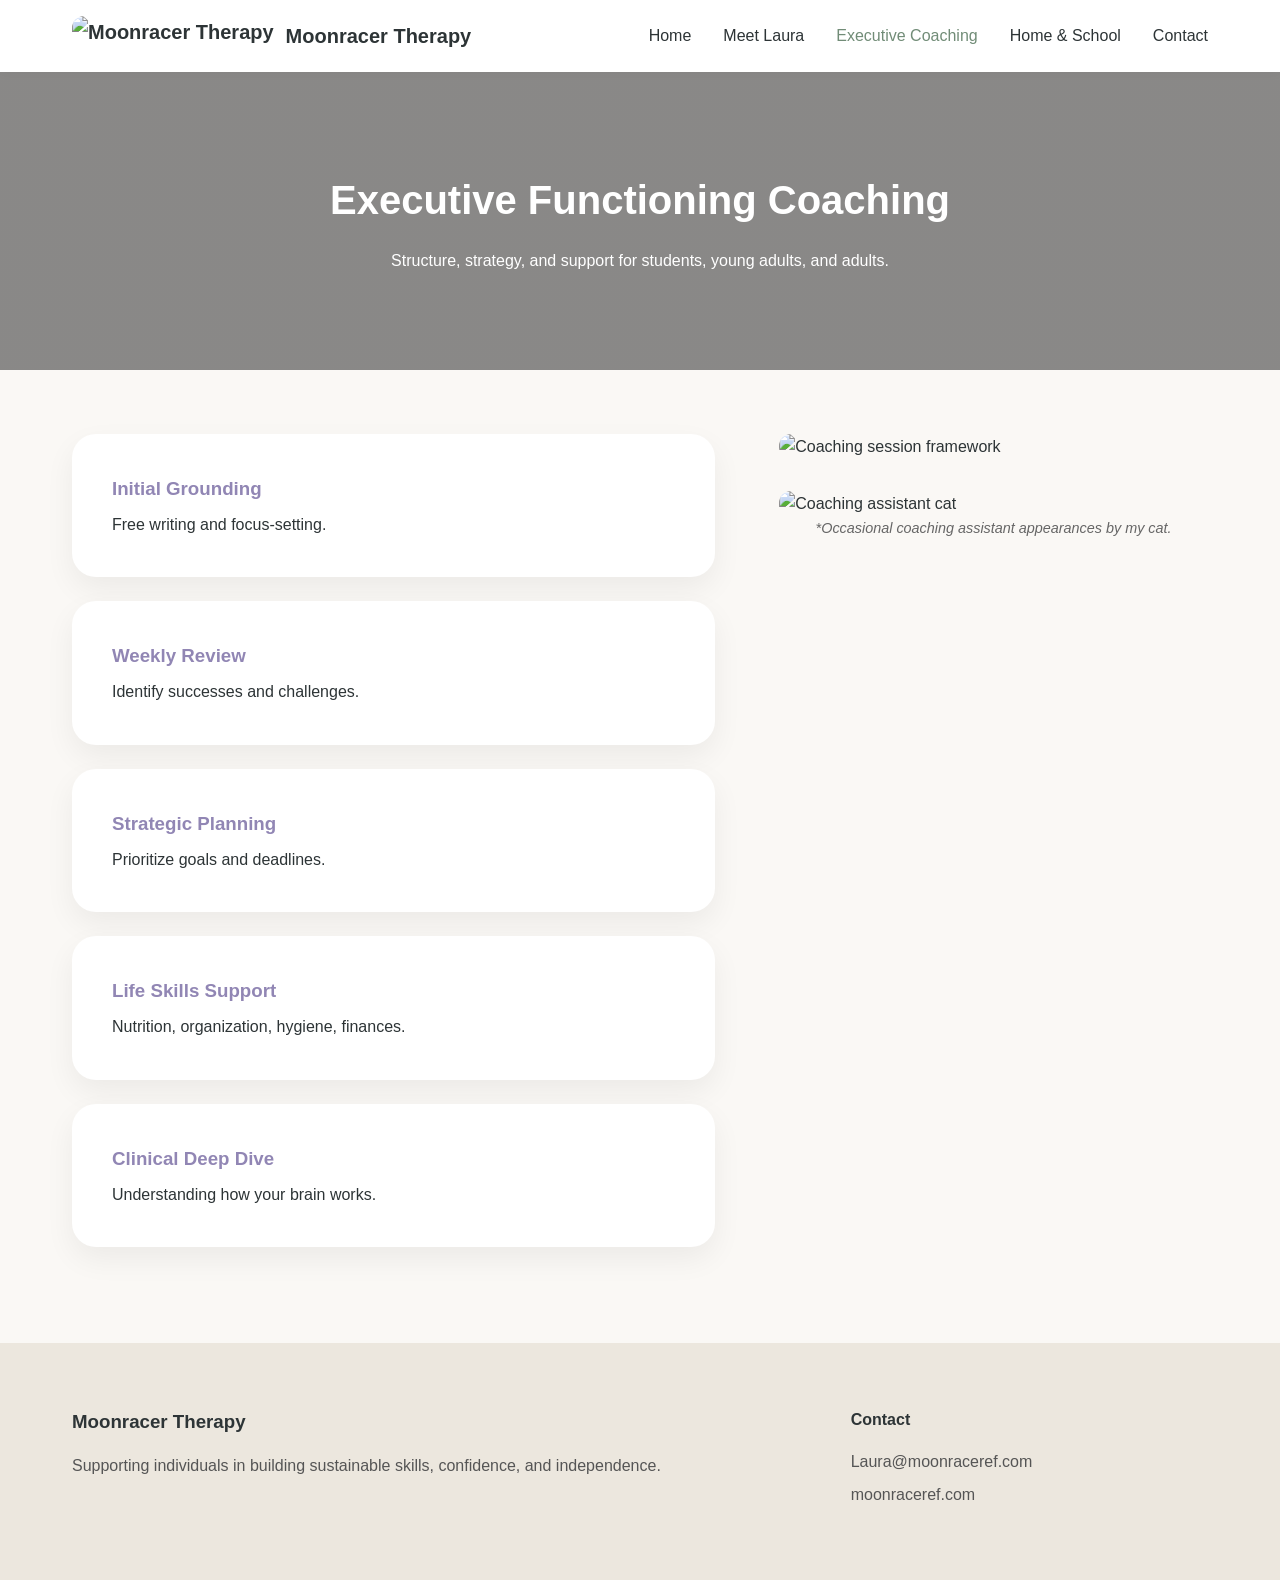
==== executive-functioning.html @ b33f3b26 "inital commit" ====
<!DOCTYPE html>
<html lang="en">
<head>
    <meta charset="UTF-8">
    <meta name="viewport" content="width=device-width, initial-scale=1.0">
    <title>Executive Functioning Coaching | Moonracer Therapy</title>
    <link rel="stylesheet" href="css/style.css">
</head>
<body>

    <header class="navbar">
        <div class="container">
            <a href="index.html" class="logo">
                <img src="assets/logo.png" alt="Moonracer Therapy">
                <span>Moonracer Therapy</span>
            </a>
            <nav>
                <a href="index.html">Home</a>
                <a href="laura.html">Meet Laura</a>
                <a href="executive-functioning.html">Executive Coaching</a>
                <a href="home-school.html">Home & School</a>
                <a href="contact.html">Contact</a>
            </nav>
        </div>
    </header>

    <section class="page-hero">
        <div class="container">
            <h1>Executive Functioning Coaching</h1>
            <p>Structure, strategy, and support for students, young adults, and adults.</p>
        </div>
    </section>

    <main class="container">
        <div class="ef-layout">
            <section class="process">
                <div class="step">
                    <h3>Initial Grounding</h3>
                    <p>Free writing and focus-setting.</p>
                </div>
                <div class="step">
                    <h3>Weekly Review</h3>
                    <p>Identify successes and challenges.</p>
                </div>
                <div class="step">
                    <h3>Strategic Planning</h3>
                    <p>Prioritize goals and deadlines.</p>
                </div>
                <div class="step">
                    <h3>Life Skills Support</h3>
                    <p>Nutrition, organization, hygiene, finances.</p>
                </div>
                <div class="step">
                    <h3>Clinical Deep Dive</h3>
                    <p>Understanding how your brain works.</p>
                </div>
            </section>

            <aside class="sticky-sidebar">
                <img src="assets/coaching-1.jpg" alt="Coaching session framework">
                <div>
                    <img src="assets/cat.jpg" alt="Coaching assistant cat">
                    <p class="cat-note">*Occasional coaching assistant appearances by my cat.</p>
                </div>
            </aside>
        </div>
    </main>

    <footer>
        <div class="container footer-grid">
            <div>
                <h3>Moonracer Therapy</h3>
                <p>Supporting individuals in building sustainable skills, confidence, and independence.</p>
            </div>
            <div>
                <h4>Contact</h4>
                <p>Laura@moonraceref.com</p>
                <p>moonraceref.com</p>
            </div>
        </div>
    </footer>

    <script src="js/main.js"></script>
</body>
</html>
---- css/style.css ----
:root {
    --sage: #718c77;
    --blue: #7e95ae;
    --lavender: #9186b4;
    --cream: #faf8f5;
    --sand: #ece7de;
    --text: #2d3436;
    --white: #ffffff;
    --max-width: 1200px;
    --transition: all 0.3s ease;
}

* {
    box-sizing: border-box;
    margin: 0;
    padding: 0;
}

body {
    font-family: 'Inter', sans-serif;
    background-color: var(--cream);
    color: var(--text);
    line-height: 1.6;
    display: flex;
    flex-direction: column;
    min-height: 100vh;
}

.container {
    width: 100%;
    max-width: var(--max-width);
    margin: 0 auto;
    padding: 0 2rem;
}

img {
    max-width: 100%;
    height: auto;
    display: block;
    border-radius: 12px;
}

.btn {
    display: inline-block;
    background: var(--sage);
    color: var(--white);
    padding: 14px 28px;
    border-radius: 999px;
    text-decoration: none;
    font-weight: 500;
    transition: var(--transition);
    border: none;
    cursor: pointer;
}

.btn:hover {
    background: #5d7562;
    transform: translateY(-2px);
}

.card, .service-card, .step {
    background: var(--white);
    border-radius: 24px;
    padding: 2.5rem;
    box-shadow: 0 12px 30px rgba(0, 0, 0, 0.06);
    transition: var(--transition);
}

.card:hover, .service-card:hover {
    transform: translateY(-4px);
    box-shadow: 0 16px 35px rgba(0, 0, 0, 0.09);
}

.page-hero {
    background: linear-gradient(rgba(0, 0, 0, 0.45), rgba(0, 0, 0, 0.45)), 
                url('../assets/moon-phases.jpg') center/cover no-repeat;
    color: var(--white);
    text-align: center;
    padding: 6rem 2rem;
    margin-bottom: 4rem;
}

.page-hero h1 {
    font-size: 2.5rem;
    margin-bottom: 1rem;
    font-weight: 600;
}

.navbar {
    background: var(--white);
    padding: 1rem 0;
    position: sticky;
    top: 0;
    z-index: 1000;
    box-shadow: 0 2px 10px rgba(0,0,0,0.03);
}

.navbar .container {
    display: flex;
    justify-content: space-between;
    align-items: center;
}

.logo {
    display: flex;
    align-items: center;
    gap: 0.75rem;
    text-decoration: none;
    color: var(--text);
    font-weight: 700;
    font-size: 1.25rem;
}

.logo img {
    height: 40px;
    width: auto;
}

nav {
    display: flex;
    gap: 2rem;
}

nav a {
    text-decoration: none;
    color: var(--text);
    font-weight: 500;
    transition: var(--transition);
}

nav a:hover, nav a.active {
    color: var(--sage);
}

footer {
    background: var(--sand);
    padding: 4rem 0;
    margin-top: auto;
}

.footer-grid {
    display: grid;
    grid-template-columns: 2fr 1fr;
    gap: 4rem;
}

footer h3, footer h4 {
    margin-bottom: 1rem;
    color: var(--text);
}

footer p {
    color: #555;
    margin-bottom: 0.5rem;
}

/* Homepage Hero */
.hero {
    display: grid;
    grid-template-columns: 1.2fr 0.8fr;
    gap: 4rem;
    align-items: center;
    padding: 5rem 0;
}

.hero-text h1 {
    font-size: 3rem;
    line-height: 1.2;
    margin-bottom: 1.5rem;
}

.hero-text p {
    font-size: 1.15rem;
    margin-bottom: 2rem;
    color: #555;
}

/* Homepage Services Grid */
.service-grid {
    display: grid;
    grid-template-columns: repeat(3, 1fr);
    gap: 2rem;
    padding: 4rem 0 6rem 0;
}

/* Executive Functioning Layout */
.ef-layout {
    display: grid;
    grid-template-columns: 1.5fr 1fr;
    gap: 4rem;
    margin-bottom: 6rem;
}

.process {
    display: flex;
    flex-direction: column;
    gap: 1.5rem;
}

.step h3 {
    color: var(--lavender);
    margin-bottom: 0.5rem;
}

.sticky-sidebar {
    position: sticky;
    top: 120px;
    display: flex;
    flex-direction: column;
    gap: 2rem;
    height: max-content;
}

.cat-note {
    font-size: 0.9rem;
    font-style: italic;
    color: #666;
    text-align: center;
}

/* Home & School Layout */
.split-cards {
    display: grid;
    grid-template-columns: repeat(2, 1fr);
    gap: 2.5rem;
    margin-bottom: 6rem;
}

.split-cards h2 {
    color: var(--blue);
    margin-bottom: 1.5rem;
}

.split-cards ul {
    padding-left: 1.25rem;
}

.split-cards li {
    margin-bottom: 0.75rem;
}

/* Meet Laura Layout */
.about {
    display: grid;
    grid-template-columns: 0.8fr 1.2fr;
    gap: 4rem;
    margin-bottom: 6rem;
    align-items: start;
}

.bio h1 {
    margin-bottom: 1.5rem;
    font-size: 2.5rem;
}

.bio p {
    margin-bottom: 1.25rem;
    font-size: 1.05rem;
}

@media (max-width: 968px) {
    .hero, .ef-layout, .split-cards, .about {
        grid-template-columns: 1fr;
        gap: 2.5rem;
    }
    .service-grid {
        grid-template-columns: 1fr;
    }
    .footer-grid {
        grid-template-columns: 1fr;
        gap: 2rem;
    }
    nav {
        gap: 1rem;
    }
    .hero {
        padding: 3rem 0;
    }
    .hero img {
        order: -1;
    }
}
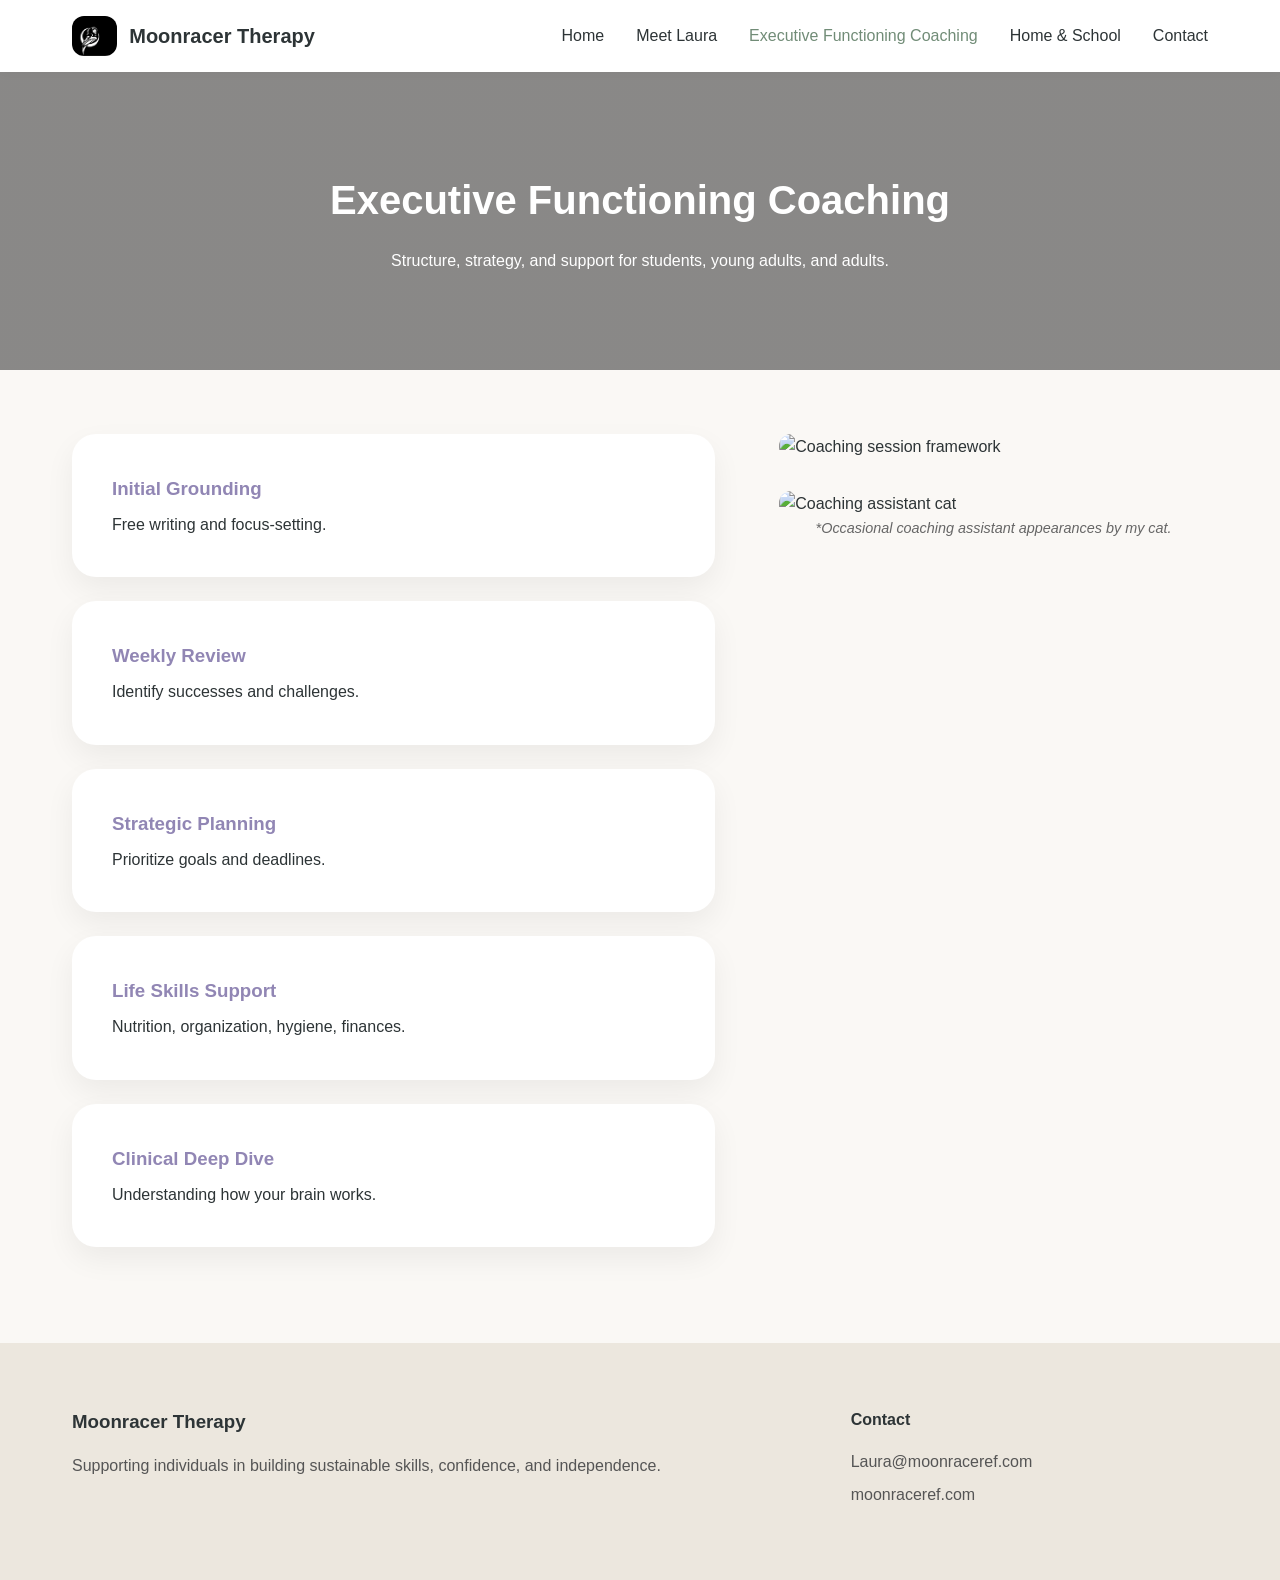
==== commit b56f843a: "fixed logo on all pages" ====
--- a/executive-functioning.html
+++ b/executive-functioning.html
@@ -11,13 +11,13 @@
     <header class="navbar">
         <div class="container">
             <a href="index.html" class="logo">
-                <img src="assets/logo.png" alt="Moonracer Therapy">
+                <img src="assets/logo.webp" alt="Moonracer Therapy Logo">
                 <span>Moonracer Therapy</span>
             </a>
             <nav>
                 <a href="index.html">Home</a>
                 <a href="laura.html">Meet Laura</a>
-                <a href="executive-functioning.html">Executive Coaching</a>
+                <a href="executive-functioning.html">Executive Functioning Coaching</a>
                 <a href="home-school.html">Home & School</a>
                 <a href="contact.html">Contact</a>
             </nav>
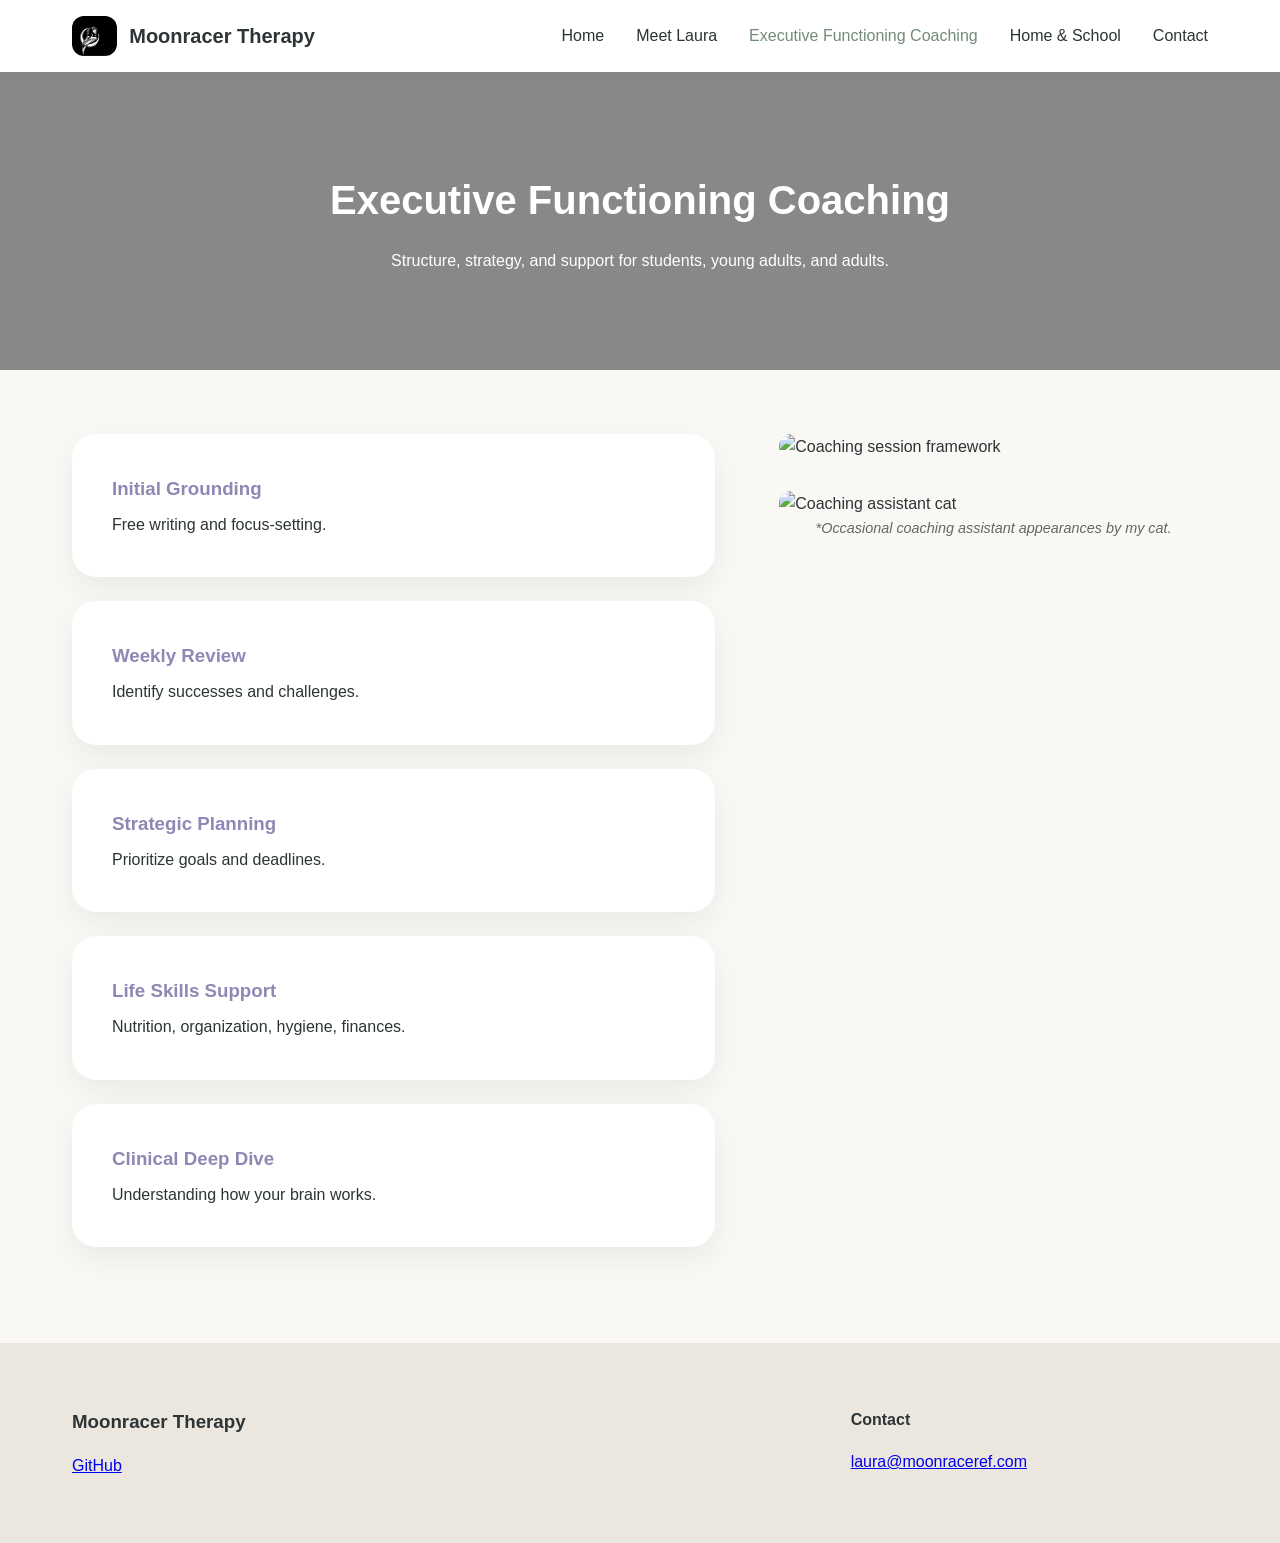
==== commit 0c971e03: "updated headers and footers for all" ====
--- a/executive-functioning.html
+++ b/executive-functioning.html
@@ -19,7 +19,7 @@
                 <a href="laura.html">Meet Laura</a>
                 <a href="executive-functioning.html">Executive Functioning Coaching</a>
                 <a href="home-school.html">Home & School</a>
-                <a href="contact.html">Contact</a>
+                <a href="/#footer">Contact</a>
             </nav>
         </div>
     </header>
@@ -70,12 +70,11 @@
         <div class="container footer-grid">
             <div>
                 <h3>Moonracer Therapy</h3>
-                <p>Supporting individuals in building sustainable skills, confidence, and independence.</p>
+		<a href="https://github.com/vindictivebanana/moonracer-site/tree/master">GitHub</a>
             </div>
             <div>
                 <h4>Contact</h4>
-                <p>Laura@moonraceref.com</p>
-                <p>moonraceref.com</p>
+                <a href=mailto:laura@moonraceref.com>laura@moonraceref.com</a>
             </div>
         </div>
     </footer>
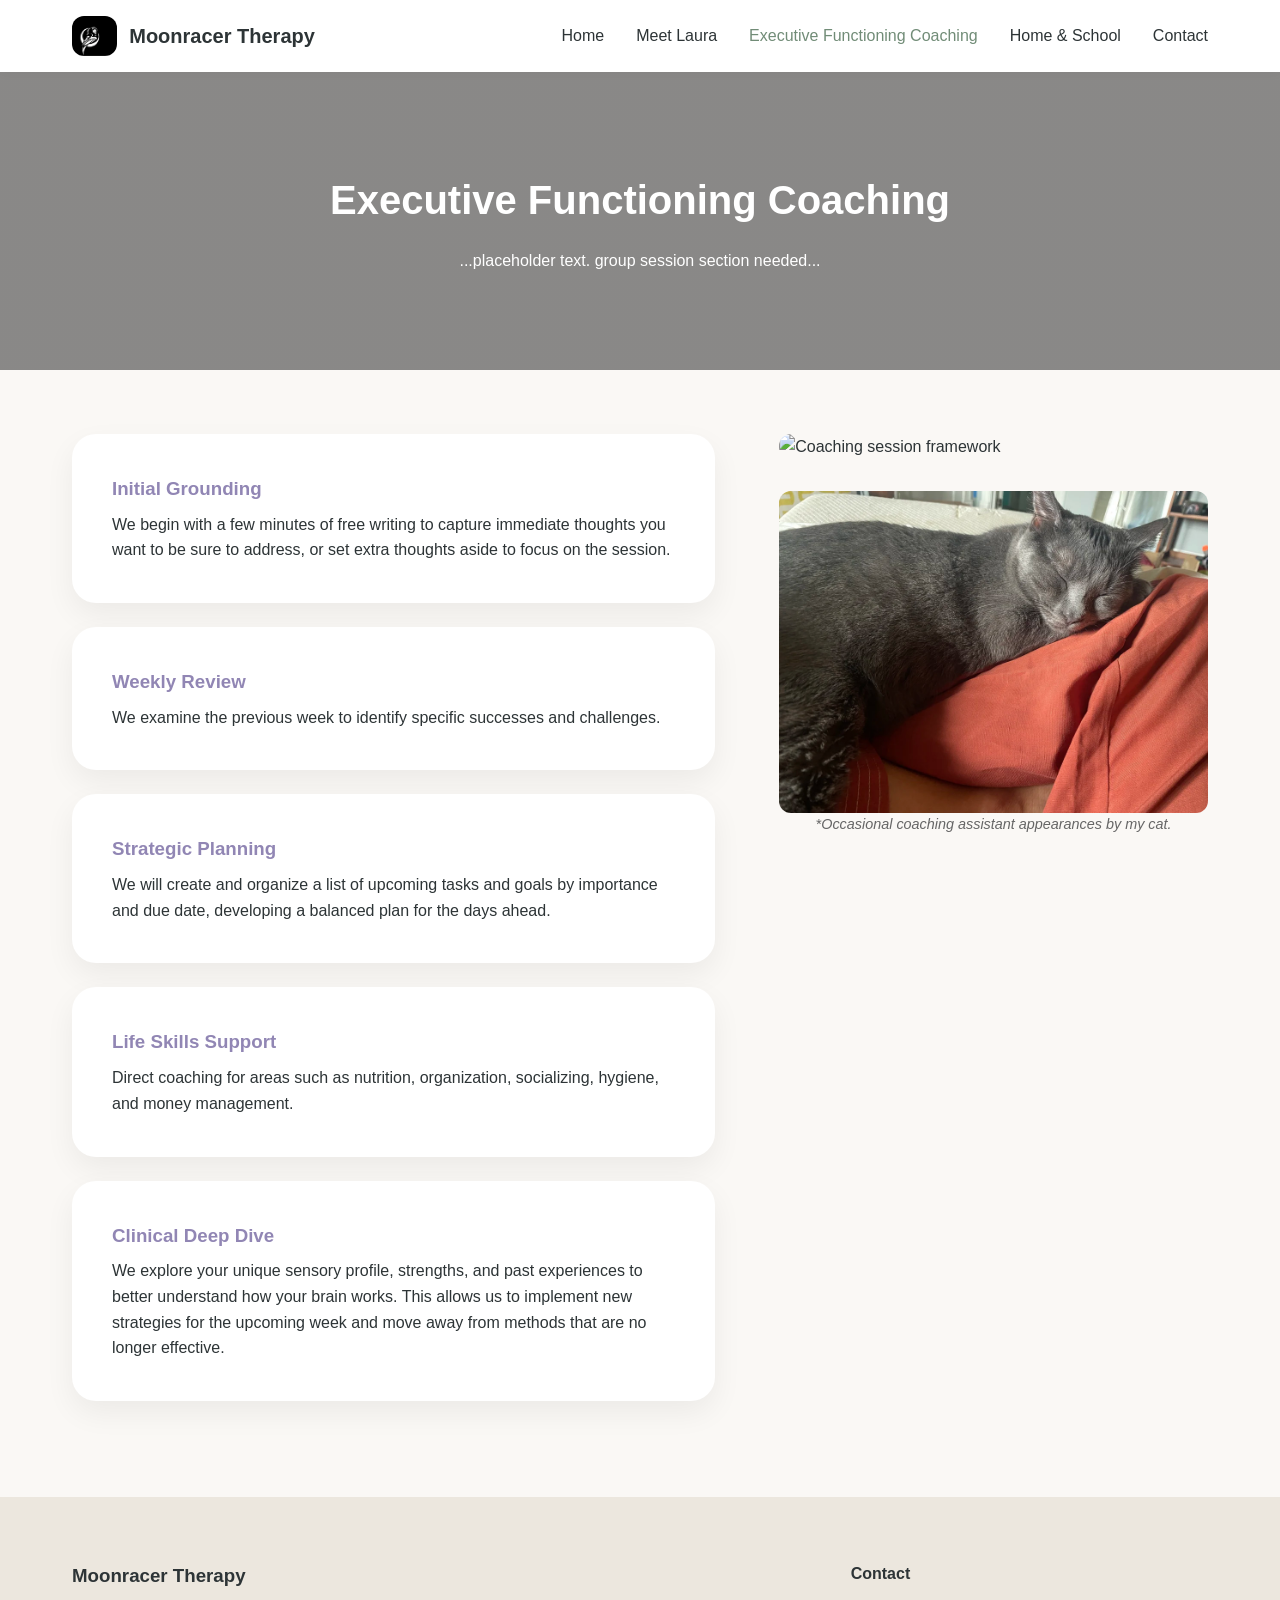
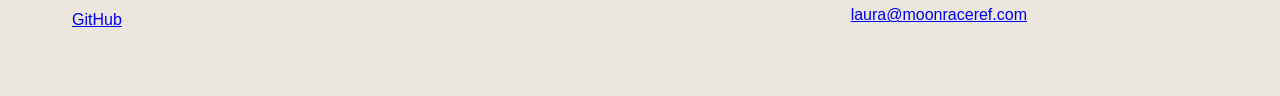
==== commit ee8fc2c1: "filled in most text and pictures in ex-f page" ====
--- a/executive-functioning.html
+++ b/executive-functioning.html
@@ -27,7 +27,7 @@
     <section class="page-hero">
         <div class="container">
             <h1>Executive Functioning Coaching</h1>
-            <p>Structure, strategy, and support for students, young adults, and adults.</p>
+            <p>...placeholder text. group session section needed...</p>
         </div>
     </section>
 
@@ -36,30 +36,30 @@
             <section class="process">
                 <div class="step">
                     <h3>Initial Grounding</h3>
-                    <p>Free writing and focus-setting.</p>
+                    <p>We begin with a few minutes of free writing to capture immediate thoughts you want to be sure to address, or set extra thoughts aside to focus on the session.</p>
                 </div>
                 <div class="step">
                     <h3>Weekly Review</h3>
-                    <p>Identify successes and challenges.</p>
+                    <p>We examine the previous week to identify specific successes and challenges.</p>
                 </div>
                 <div class="step">
                     <h3>Strategic Planning</h3>
-                    <p>Prioritize goals and deadlines.</p>
+                    <p>We will create and organize a list of upcoming tasks and goals by importance and due date, developing a balanced plan for the days ahead.</p>
                 </div>
                 <div class="step">
                     <h3>Life Skills Support</h3>
-                    <p>Nutrition, organization, hygiene, finances.</p>
+                    <p>Direct coaching for areas such as nutrition, organization, socializing, hygiene, and money management.</p>
                 </div>
                 <div class="step">
                     <h3>Clinical Deep Dive</h3>
-                    <p>Understanding how your brain works.</p>
+                    <p>We explore your unique sensory profile, strengths, and past experiences to better understand how your brain works. This allows us to implement new strategies for the upcoming week and move away from methods that are no longer effective.</p>
                 </div>
             </section>
 
             <aside class="sticky-sidebar">
                 <img src="assets/coaching-1.jpg" alt="Coaching session framework">
                 <div>
-                    <img src="assets/cat.jpg" alt="Coaching assistant cat">
+                    <img src="assets/cat.webp" alt="Coaching assistant cat">
                     <p class="cat-note">*Occasional coaching assistant appearances by my cat.</p>
                 </div>
             </aside>
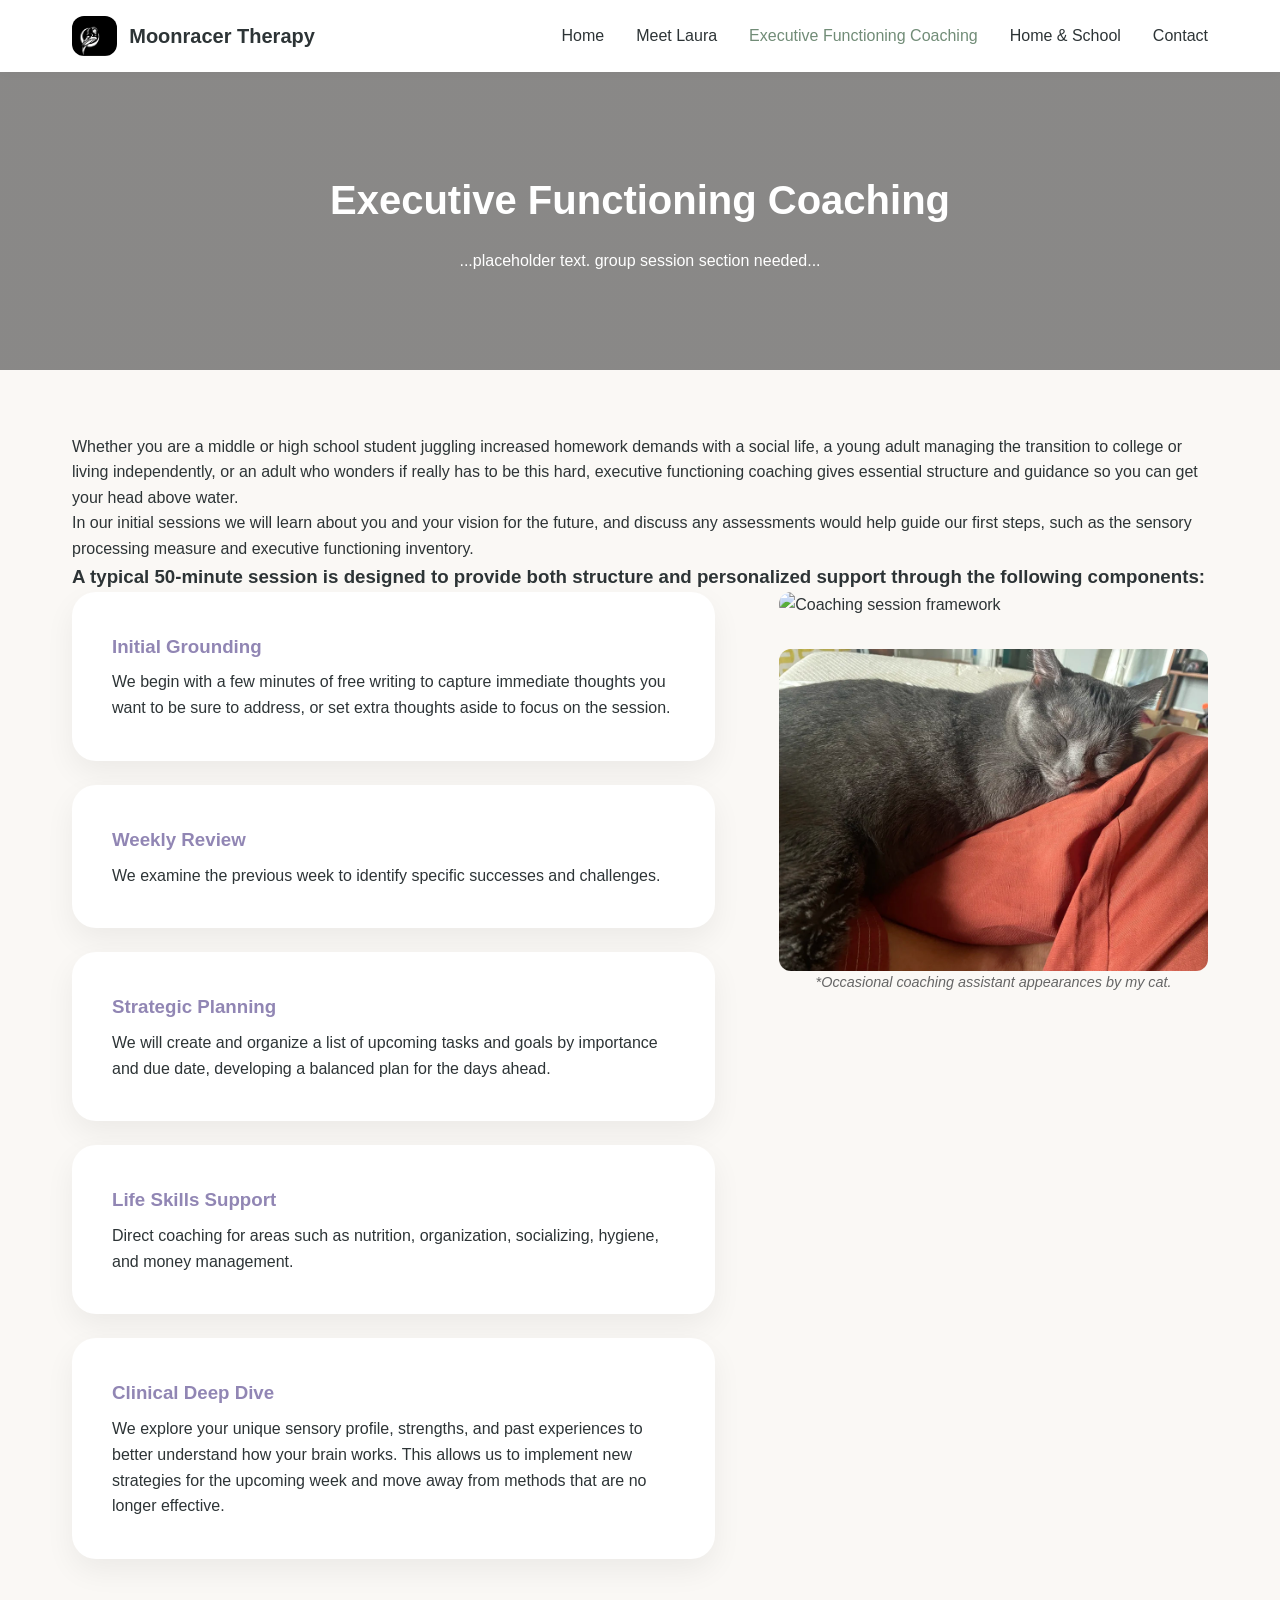
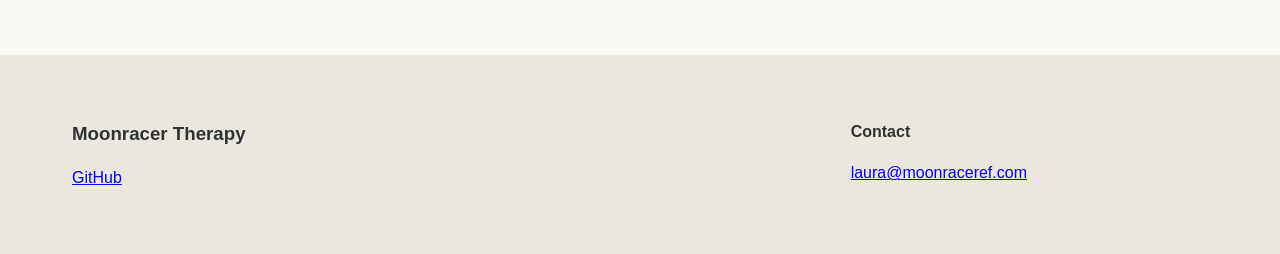
==== commit 180297fc: "updated ex-f with all original text" ====
--- a/executive-functioning.html
+++ b/executive-functioning.html
@@ -17,7 +17,7 @@
             <nav>
                 <a href="index.html">Home</a>
                 <a href="laura.html">Meet Laura</a>
-                <a href="executive-functioning.html">Executive Functioning Coaching</a>
+                <a href="executive-functioning.html" class="active">Executive Functioning Coaching</a>
                 <a href="home-school.html">Home & School</a>
                 <a href="/#footer">Contact</a>
             </nav>
@@ -32,7 +32,11 @@
     </section>
 
     <main class="container">
-        <div class="ef-layout">
+	<p>Whether you are a middle or high school student juggling increased homework demands with a social life, a young adult managing the transition to college or living independently, or an adult who wonders if really has to be this hard, executive functioning coaching gives essential structure and guidance so you can get your head above water.
+	<br>In our initial sessions we will learn about you and your vision for the future, and discuss any assessments would help guide our first steps, such as the sensory processing measure and executive functioning inventory.</p>
+        
+	<h3><b>A typical 50-minute session is designed to provide both structure and personalized support through the following components:</b></h3>
+	<div class="ef-layout">
             <section class="process">
                 <div class="step">
                     <h3>Initial Grounding</h3>
--- a/css/style.css
+++ b/css/style.css
@@ -154,6 +154,16 @@
     margin-bottom: 0.5rem;
 }
 
+.headshot {
+    width: 100%;
+}
+
+.headshot img {
+    width: 100%;
+    height: auto;
+    display: block;
+}
+
 /* Homepage Hero */
 .hero {
     display: grid;
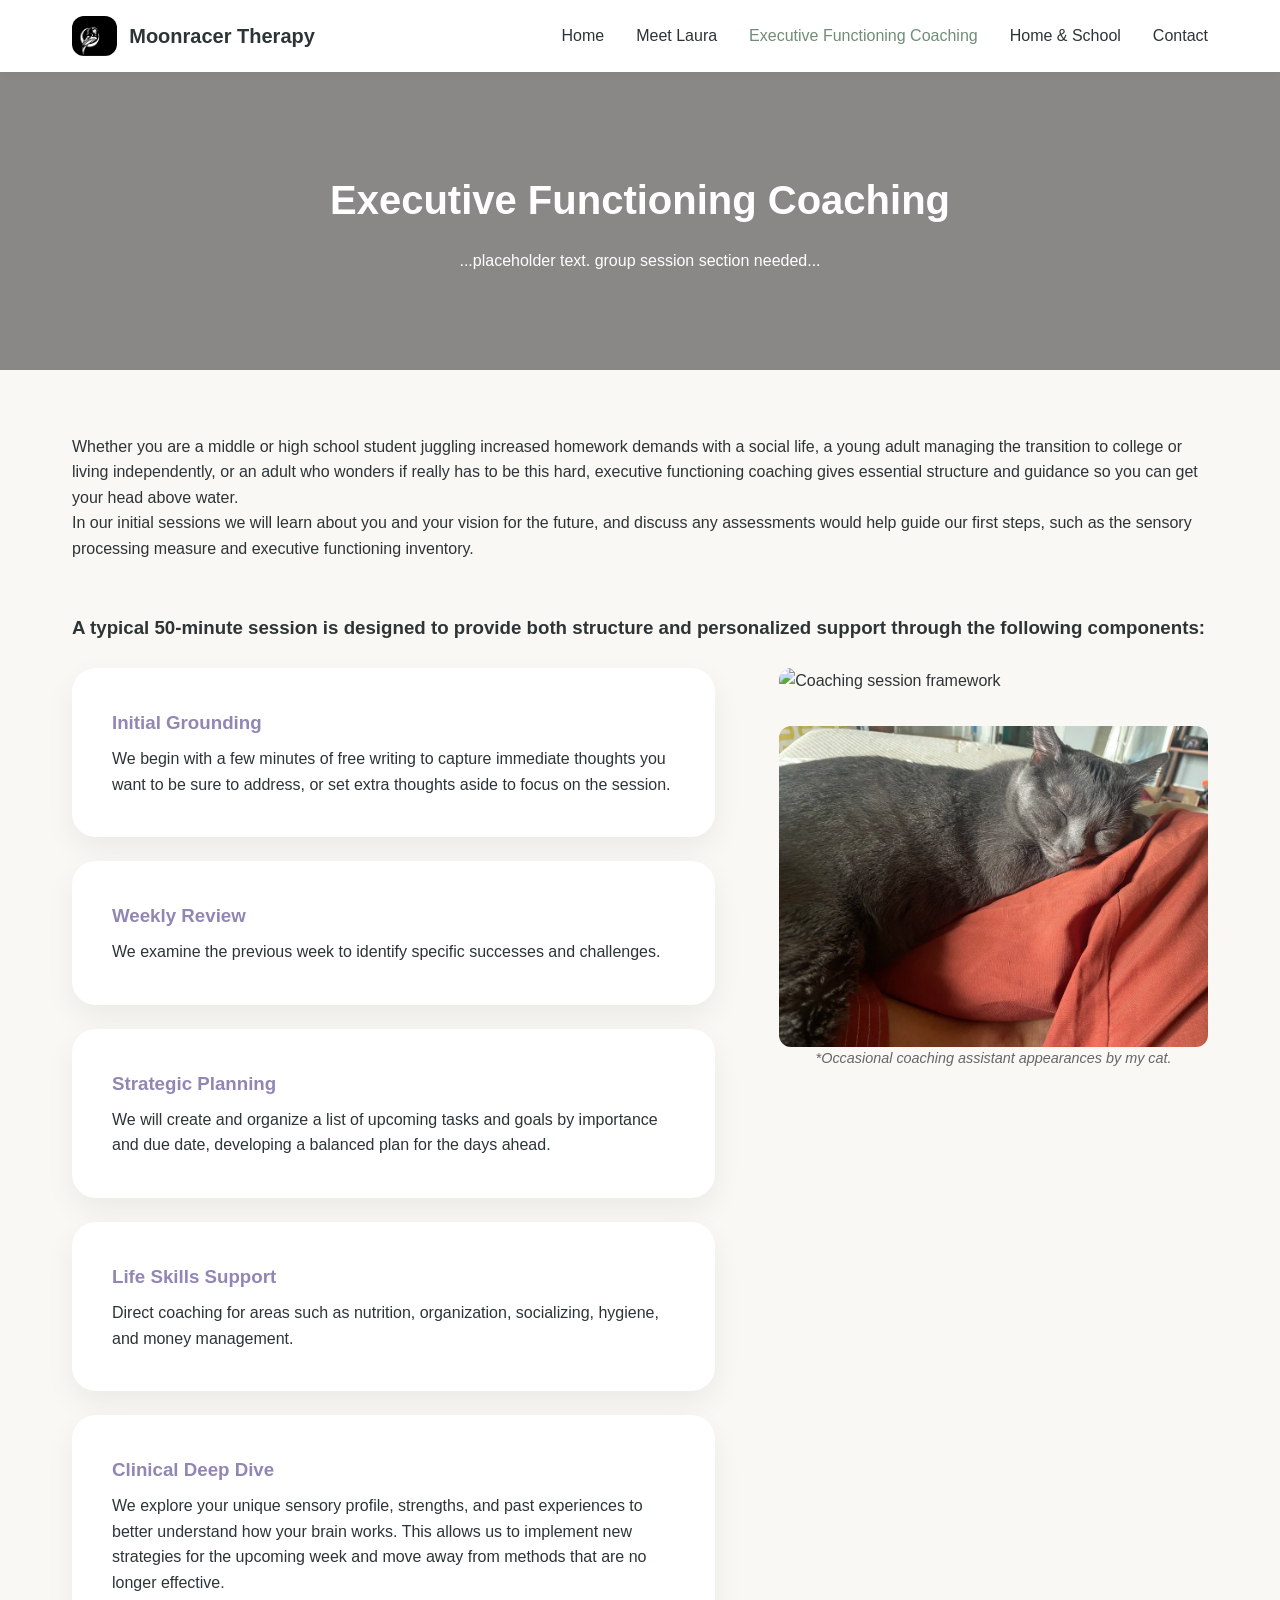
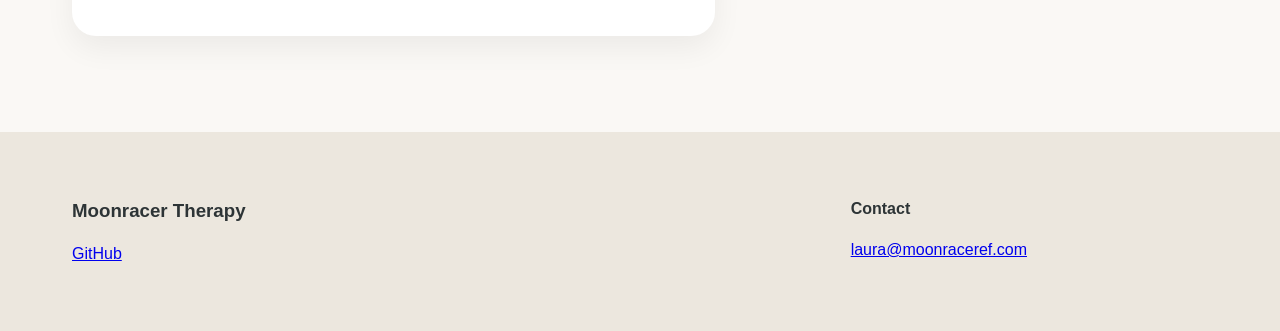
==== commit c40747d8: "spaced text better" ====
--- a/executive-functioning.html
+++ b/executive-functioning.html
@@ -34,8 +34,10 @@
     <main class="container">
 	<p>Whether you are a middle or high school student juggling increased homework demands with a social life, a young adult managing the transition to college or living independently, or an adult who wonders if really has to be this hard, executive functioning coaching gives essential structure and guidance so you can get your head above water.
 	<br>In our initial sessions we will learn about you and your vision for the future, and discuss any assessments would help guide our first steps, such as the sensory processing measure and executive functioning inventory.</p>
-        
+	<br>
+	<br>        
 	<h3><b>A typical 50-minute session is designed to provide both structure and personalized support through the following components:</b></h3>
+	<br>
 	<div class="ef-layout">
             <section class="process">
                 <div class="step">
